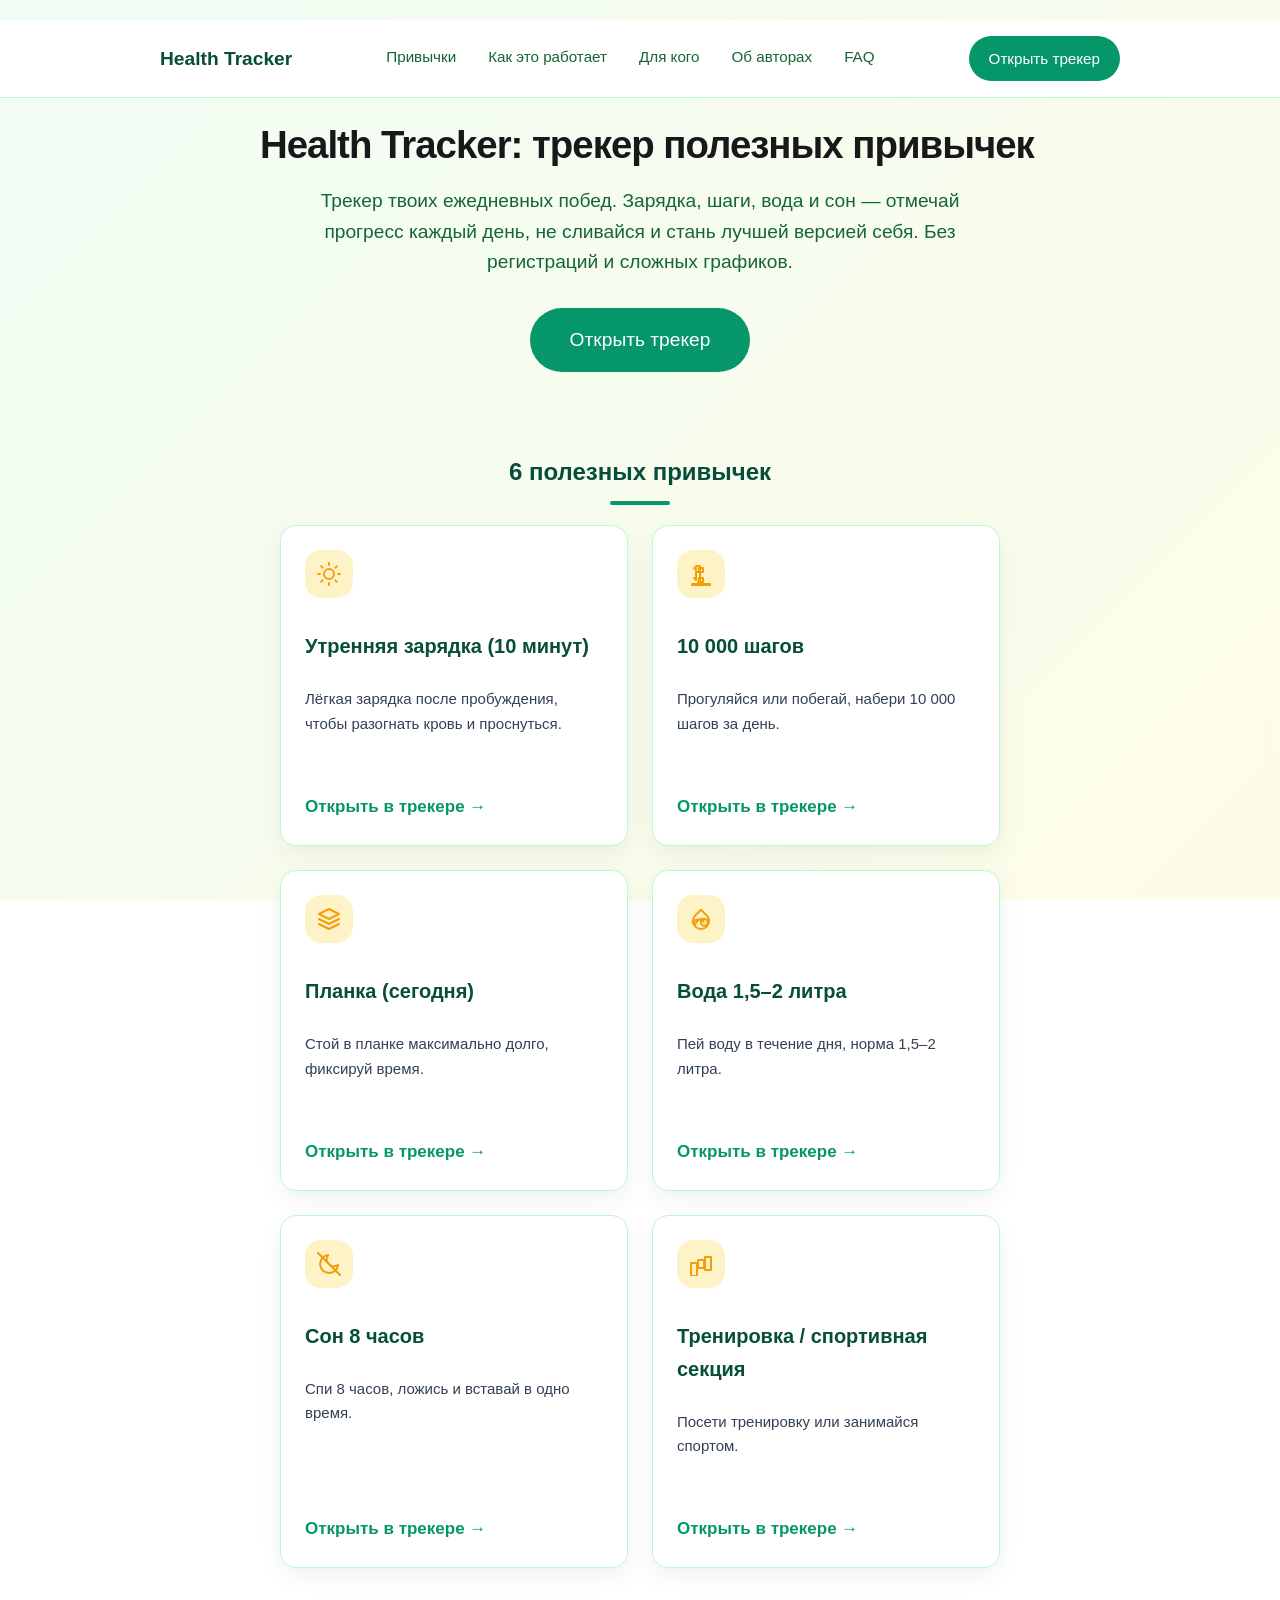
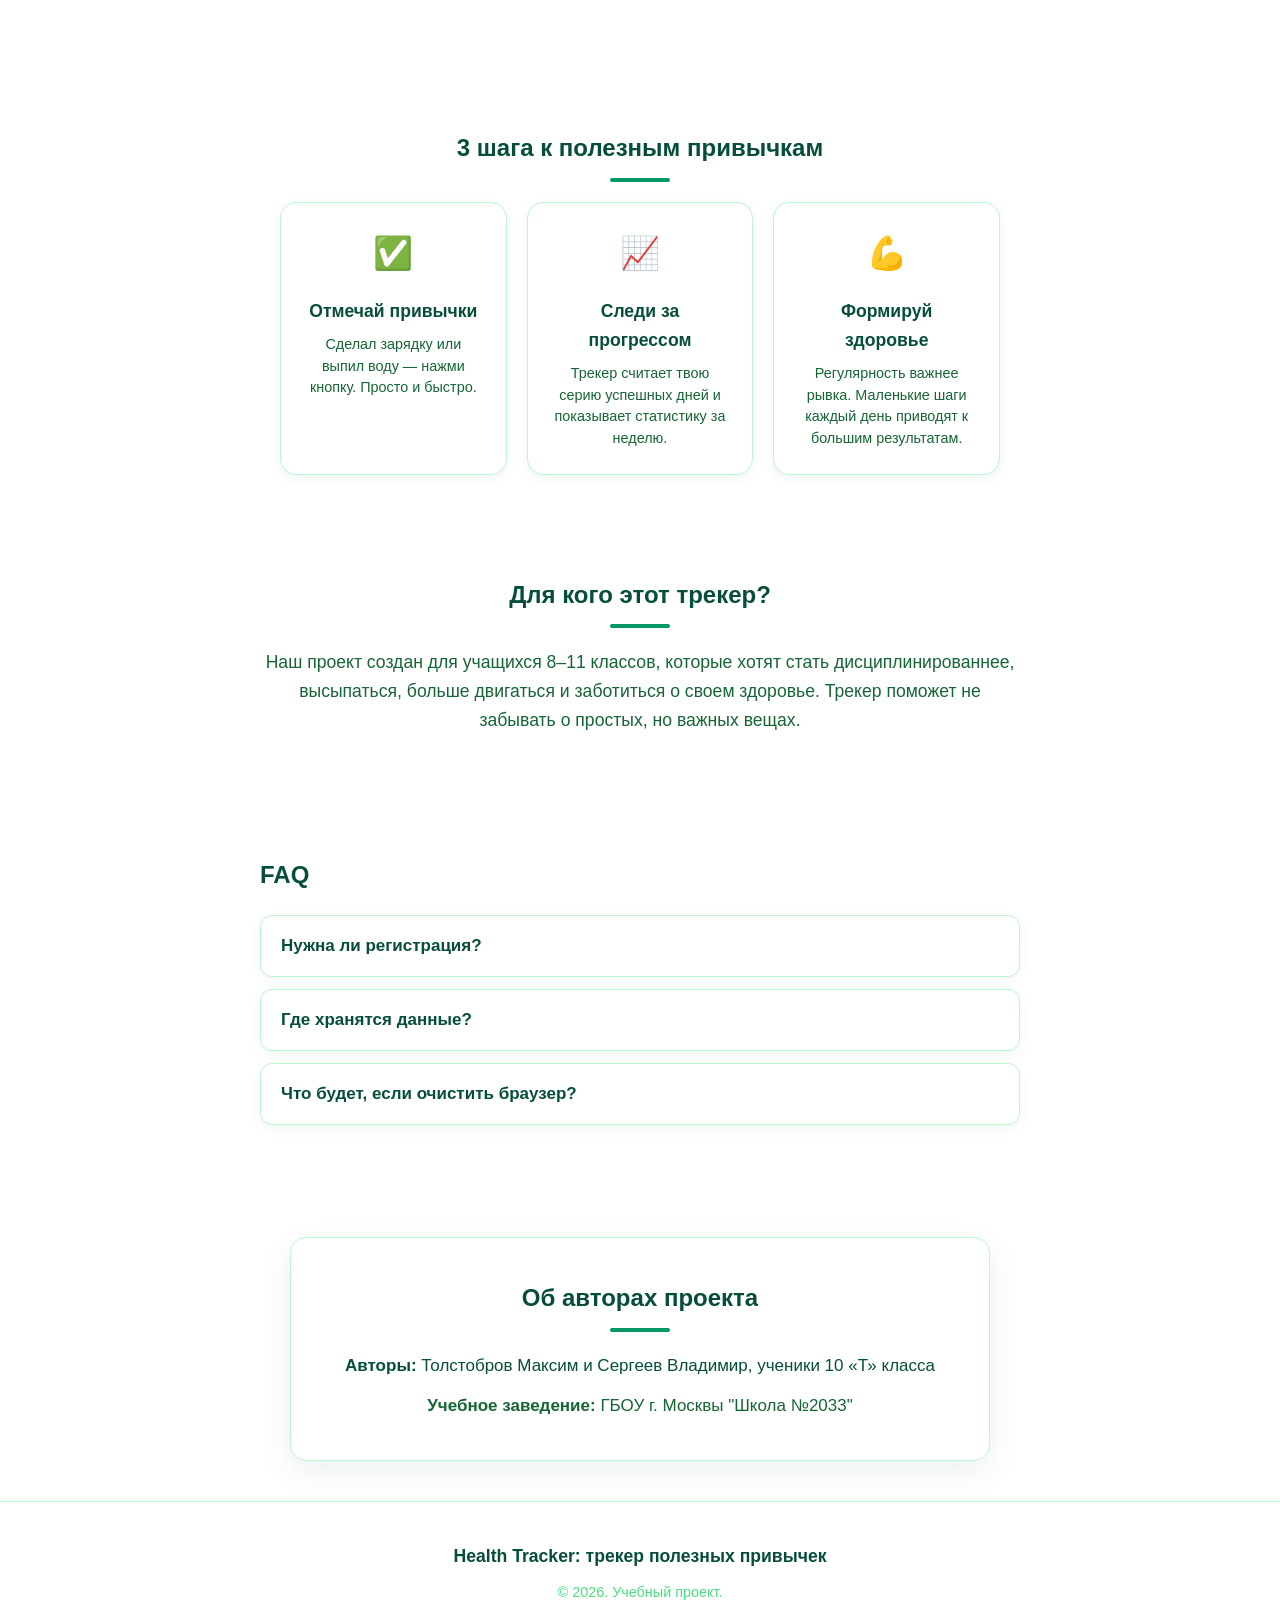
==== index.html @ 5142fec5 "Add files via upload" ====
<!DOCTYPE html>
<html lang="ru">
<head>
<meta charset="UTF-8">
<meta name="viewport" content="width=device-width, initial-scale=1.0">
<title>Health Tracker: трекер полезных привычек</title>
<link rel="stylesheet" href="style.css">
</head>
<body>
<header class="site-header">
  <div class="header-container">
    <a href="#" class="logo">Health Tracker</a>
    <nav class="header-nav">
      <a href="#habits">Привычки</a>
      <a href="#how-it-works">Как это работает</a>
      <a href="#audience">Для кого</a>
      <a href="#authors">Об авторах</a>
      <a href="#faq">FAQ</a>
    </nav>
    <a href="app.html" class="btn btn-primary header-btn">Открыть трекер</a>
  </div>
</header>
<main class="landing">
<div class="hero-section" style="text-align: center; padding: 40px 20px;">
  <h1>Health Tracker: трекер полезных привычек</h1>
  <p class="subtitle">Трекер твоих ежедневных побед. Зарядка, шаги, вода и сон — отмечай прогресс каждый день, не сливайся и стань лучшей версией себя. Без регистраций и сложных графиков.</p>
  <div style="margin-top: 30px;">
    <a href="app.html" class="btn btn-primary" style="font-size: 1.2rem; padding: 16px 40px;">Открыть трекер</a>
  </div>
</div>

<section class="block" id="habits">
  <h2 class="section-title">6 полезных привычек</h2>
  <div class="habits-grid" id="landing-habits"></div>
</section>

<section class="block" id="how-it-works">
  <h2 class="section-title">3 шага к полезным привычкам</h2>
  <div class="rules-grid">
    <div class="rule-card">
      <div class="rule-icon">✅</div>
      <h3>Отмечай привычки</h3>
      <p>Сделал зарядку или выпил воду — нажми кнопку. Просто и быстро.</p>
    </div>
    <div class="rule-card">
      <div class="rule-icon">📈</div>
      <h3>Следи за прогрессом</h3>
      <p>Трекер считает твою серию успешных дней и показывает статистику за неделю.</p>
    </div>
    <div class="rule-card">
      <div class="rule-icon">💪</div>
      <h3>Формируй здоровье</h3>
      <p>Регулярность важнее рывка. Маленькие шаги каждый день приводят к большим результатам.</p>
    </div>
  </div>
</section>

<section id="audience" class="block" style="text-align: center; padding: 40px 20px; max-width: 800px; margin: 0 auto;">
  <h2 class="section-title">Для кого этот трекер?</h2>
  <p style="color: var(--ink-soft); font-size: 1.1rem; margin-top: 20px;">Наш проект создан для учащихся 8–11 классов, которые хотят стать дисциплинированнее, высыпаться, больше двигаться и заботиться о своем здоровье. Трекер поможет не забывать о простых, но важных вещах.</p>
</section>

<section class="block faq" id="faq">
  <h2>FAQ</h2>
  <details>
    <summary>Нужна ли регистрация?</summary>
    <p>Нет. Регистрации и аккаунтов нет — открой трекер и начинай.</p>
  </details>
  <details>
    <summary>Где хранятся данные?</summary>
    <p>Только в твоём браузере (localStorage). Ничего не отправляется на сервер и не публикуется в интернет.</p>
  </details>
  <details>
    <summary>Что будет, если очистить браузер?</summary>
    <p>Данные удалятся, так как они хранятся локально. Синхронизации между устройствами и аккаунтов нет.</p>
  </details>
</section>

<section id="authors" class="block">
  <h2 class="section-title">Об авторах проекта</h2>
  <p style="margin-top: 20px;"><strong>Авторы:</strong> Толстобров Максим и Сергеев Владимир, ученики 10 «Т» класса</p>
  <p style="color: var(--ink-soft);"><strong>Учебное заведение:</strong> ГБОУ г. Москвы "Школа №2033"</p>
</section>

<footer style="text-align: center; padding: 40px 20px; border-top: 1px solid var(--line); margin-top: 0; background: #ffffff;"> <p style="margin: 0 0 10px 0; font-weight: 600; font-size: 1.1rem; color: var(--ink);">Health Tracker: трекер полезных привычек</p> <p style="margin: 0; font-size: 0.9rem; color: var(--muted);">© 2026. Учебный проект.</p> </footer>
</main>

<script>
const HABITS = [
  { id: 'morning', name: 'Утренняя зарядка (10 минут)', desc: 'Лёгкая зарядка после пробуждения, чтобы разогнать кровь и проснуться.', icon: 'morning' },
  { id: 'steps', name: '10 000 шагов', desc: 'Прогуляйся или побегай, набери 10 000 шагов за день.', icon: 'steps' },
  { id: 'plank', name: 'Планка (сегодня)', desc: 'Стой в планке максимально долго, фиксируй время.', icon: 'plank' },
  { id: 'water', name: 'Вода 1,5–2 литра', desc: 'Пей воду в течение дня, норма 1,5–2 литра.', icon: 'water' },
  { id: 'sleep', name: 'Сон 8 часов', desc: 'Спи 8 часов, ложись и вставай в одно время.', icon: 'sleep' },
  { id: 'workout', name: 'Тренировка / спортивная секция', desc: 'Посети тренировку или занимайся спортом.', icon: 'workout' },
];
const ICONS = {
  morning: '<svg viewBox="0 0 24 24" aria-hidden="true"><circle cx="12" cy="12" r="5" fill="none" stroke="currentColor" stroke-width="2"/><path d="M12 1v2M12 21v2M4.22 4.22l1.42 1.42M18.36 18.36l1.42 1.42M1 12h2M21 12h2M4.22 19.78l1.42-1.42M18.36 5.64l1.42-1.42"/></svg>',
  steps: '<svg viewBox="0 0 24 24" aria-hidden="true"><path d="M5 6l2 2V4h4v4l-2 2M5 16l2 2v-8h4v8l-2 2M10 6h4v4h-4zM10 16h4v4h-4zM3 22h18v2H3z" fill="none" stroke="currentColor" stroke-width="2" stroke-linecap="round" stroke-linejoin="round"/></svg>',
  plank: '<svg viewBox="0 0 24 24" aria-hidden="true"><path d="M12 2L2 7l10 5 10-5-10-5zM2 17l10 5 10-5M2 12l10 5 10-5" fill="none" stroke="currentColor" stroke-width="2" stroke-linecap="round" stroke-linejoin="round"/></svg>',
  water: '<svg viewBox="0 0 24 24" aria-hidden="true"><path d="M12 2.69l5.66 5.66a8 8 0 1 1-11.31 0z" fill="none" stroke="currentColor" stroke-width="2" stroke-linecap="round" stroke-linejoin="round"/><path d="M12 12a8 8 0 0 0-5.66 5.66l-2.83-2.83a8 8 0 0 1 11.32 0zM12 16.5A3.5 3.5 0 1 0 16.5 12 3.5 3.5 0 0 0 12 16.5z" fill="none" stroke="currentColor" stroke-width="2" stroke-linecap="round" stroke-linejoin="round"/></svg>',
  sleep: '<svg viewBox="0 0 24 24" aria-hidden="true"><path d="M21 12.79A9 9 0 1 1 11.21 3 7 7 0 0 0 21 12.79z" fill="none" stroke="currentColor" stroke-width="2" stroke-linecap="round" stroke-linejoin="round"/><line x1="1" y1="1" x2="23" y2="23" fill="none" stroke="currentColor" stroke-width="2" stroke-linecap="round" stroke-linejoin="round"/></svg>',
  workout: '<svg viewBox="0 0 24 24" aria-hidden="true"><rect x="2" y="11" width="6" height="13" fill="none" stroke="currentColor" stroke-width="2" stroke-linecap="round" stroke-linejoin="round"/><rect x="16" y="5" width="6" height="13" fill="none" stroke="currentColor" stroke-width="2" stroke-linecap="round" stroke-linejoin="round"/><rect x="9" y="8" width="6" height="8" fill="none" stroke="currentColor" stroke-width="2" stroke-linecap="round" stroke-linejoin="round"/><path d="M9 16h6" fill="none" stroke="currentColor" stroke-width="2" stroke-linecap="round" stroke-linejoin="round"/></svg>',
};
const grid = document.getElementById('landing-habits');
HABITS.forEach(h => {
  const card = document.createElement('a');
  card.className = 'habit-card';
  card.href = 'app.html';
  const icon = document.createElement('div');
  icon.className = 'habit-icon';
  icon.innerHTML = ICONS[h.icon];
  const name = document.createElement('h3');
  name.className = 'habit-name';
  name.textContent = h.name;
  const desc = document.createElement('p');
  desc.className = 'habit-desc';
  desc.textContent = h.desc;
  const arrow = document.createElement('span');
  arrow.className = 'card-link';
  arrow.textContent = 'Открыть в трекере →';
  card.appendChild(icon);
  card.appendChild(name);
  card.appendChild(desc);
  card.appendChild(arrow);
  grid.appendChild(card);
});
</script>
</body>
</html>
---- style.css ----
:root {
  --bg: #f0fdf4;
  --surface: #ffffff;
  --surface-2: #dcfce7;
  --ink: #064e3b;
  --ink-soft: #166534;
  --muted: #4ade80;

  /* Кнопки - Изумрудные кнопки */
  --primary: #059669;
  --primary-hover: #047857;
  --primary-soft: #d1fae5;
  --primary-soft-ink: #065f46;

  /* Успех (выполнено) */
  --success: #059669;
  --success-soft: #d1fae5;
  --success-soft-ink: #065f46;

  /* Акценты - Золотистые иконки */
  --accent: #f59e0b;
  --accent-soft: #fef3c7;
  --accent-ink: #b45309;

  --line: #bbf7d0;
  --line-strong: #86efac;
  --focus-ring: rgba(5, 150, 105, 0.35);

  --shadow-sm: 0 4px 12px rgba(6, 78, 59, 0.05);
  --shadow-md: 0 10px 30px rgba(6, 78, 59, 0.08);

  --radius: 12px;
  --radius-lg: 16px;
  --radius-pill: 999px;

  --font-sans: "Segoe UI", Roboto, "Helvetica Neue", Arial, sans-serif;
}

* {
  box-sizing: border-box;
}

html {
  font-size: 16px;
}

body {
  margin: 0;
  padding: 0;
  font-family: var(--font-sans);
  color: var(--ink);
  background: linear-gradient(135deg, #f0fdf4 0%, #fefce8 100%);
  background-attachment: fixed;
  font-size: 17px;
  line-height: 1.65;
}

a {
  color: var(--primary);
  text-decoration: none;
}

a:hover {
  text-decoration: underline;
}

/* Общие блоки */
.block {
  padding: 60px 20px;
  max-width: 800px;
  margin: 0 auto;
}

/* Блок привычек — меньше отступа сверху, чтобы не было пустоты после Hero */
#habits {
  padding-top: 20px;
}

.block h2 {
  font-size: 1.5rem;
  font-weight: 600;
  margin: 0 0 20px 0;
}

.block p {
  margin: 0 0 20px 0;
}

.block ul {
  margin: 0 0 20px 0;
  padding-left: 20px;
}

/* Лендинг */
.landing-header {
  padding: 20px;
  text-align: center;
  background: var(--bg);
}

.landing-header h1 {
  margin: 0 0 16px 0;
  font-size: 3rem;
  font-weight: 800;
  letter-spacing: -0.5px;
  line-height: 1.1;
}

.subtitle {
  margin: 0 auto 30px auto;
  font-size: 1.2rem;
  color: var(--muted);
  max-width: 700px;
  line-height: 1.5;
}

.badge {
  display: inline-block;
  padding: 6px 12px;
  background: var(--primary-soft);
  color: var(--primary-soft-ink);
  border-radius: var(--radius-pill);
  font-size: 0.75rem;
  font-weight: 600;
  margin-bottom: 12px;
}

.stats {
  display: flex;
  gap: 8px;
  font-size: 0.75rem;
  color: var(--muted);
  margin-top: 20px;
  justify-content: center;
}

.stats span + span::before {
  content: '·';
  margin: 0 8px;
}

.habits-grid {
  display: grid;
  grid-template-columns: repeat(2, 1fr);
  gap: 24px;
  max-width: 900px;
  margin: 0 auto 40px auto;
  padding: 0 20px;
}

/* Для телефонов - 1 колонка */
@media (max-width: 768px) {
  .habits-grid {
    grid-template-columns: 1fr;
  }
}

.habit-card {
  border: 1px solid var(--line);
  border-radius: var(--radius-lg);
  padding: 24px;
  background: var(--surface);
  box-shadow: 0 8px 24px rgba(15, 23, 42, 0.06);
  display: flex;
  flex-direction: column;
  gap: 16px;
  height: 100%;
  cursor: pointer;
  text-decoration: none;
  color: inherit;
  transition: all 0.2s ease;
}

.habit-card:hover {
  transform: translateY(-4px);
  border-color: var(--primary);
  box-shadow: 0 10px 25px rgba(0,0,0,0.1);
}

.habit-icon {
  width: 48px;
  height: 48px;
  border-radius: var(--radius-lg);
  background: var(--accent-soft);
  color: var(--accent);
  display: flex;
  align-items: center;
  justify-content: center;
  margin-bottom: 16px;
}

.habit-icon svg {
  width: 24px;
  height: 24px;
  fill: none;
  stroke: currentColor;
  stroke-width: 2;
  stroke-linecap: round;
  stroke-linejoin: round;
}

.habit-name {
  margin: 0 0 8px 0;
  font-size: 1.25rem;
  font-weight: 600;
}

.habit-desc {
  margin: 0;
  font-size: 0.9375rem;
  color: #334155;
}

.steps {
  margin: 0 0 20px 0;
  padding-left: 20px;
}

.steps li {
  margin-bottom: 8px;
}

.cta {
  padding: 48px 20px;
  text-align: center;
}

/* Кнопки */
.btn {
  display: inline-block;
  padding: 12px 24px;
  border: none;
  border-radius: var(--radius-pill);
  background: var(--primary);
  color: #ffffff;
  font-size: 1rem;
  font-weight: 500;
  cursor: pointer;
  min-height: 44px;
  min-width: 44px;
  font-family: inherit;
  transition: background 0.2s, transform 0.1s;
}

.btn:hover {
  background: var(--primary-hover);
  transform: translateY(-1px);
}

.btn:focus-visible {
  outline: 2px solid var(--focus-ring);
  outline-offset: 2px;
}

.btn:active {
  transform: translateY(1px);
}

.btn:disabled {
  opacity: 0.5;
  cursor: not-allowed;
}

.btn.primary,
.btn-primary {
  background: var(--primary);
  color: #ffffff;
  border-color: var(--primary);
}

.btn.ghost {
  background: transparent;
  border: 1px solid var(--line);
  color: var(--ink-soft);
}

.btn.ghost:hover {
  background: var(--surface-2);
  border-color: var(--line-strong);
}

/* Трекер */
.app-container {
  max-width: 1000px;
  margin: 0 auto;
  padding: 20px;
}

.app-header {
  padding: 20px;
  border-bottom: 1px solid var(--line);
  background: var(--surface);
}

.app-header-top {
  display: flex;
  justify-content: space-between;
  align-items: center;
  margin-bottom: 12px;
}

.app-header-top p {
  margin: 0;
  font-size: 1.1rem;
  font-weight: 600;
}

.progress-bar {
  width: 100%;
  height: 12px;
  background: var(--surface-2);
  border-radius: var(--radius-pill);
  overflow: hidden;
  margin-bottom: 32px;
}

.progress-bar__fill {
  height: 100%;
  background: var(--success);
  width: 0%;
  transition: width 0.2s ease;
}

.corrupt-box {
  padding: 20px;
  border: 1px solid var(--line);
  background: var(--surface-2);
  color: var(--ink);
  text-align: center;
  border-radius: var(--radius);
}

.empty-state {
  text-align: center;
  padding: 20px;
  color: var(--muted);
}

.empty-state p {
  font-size: 0.95rem;
  margin: 0;
}

/* Подсказка при первом запуске */
.hint {
  text-align: center;
  padding: 24px 20px;
  background: var(--primary-soft);
  color: var(--primary-soft-ink);
  border-radius: var(--radius);
  border: 1px solid var(--primary);
  margin-bottom: 24px;
}

.hint p {
  margin: 0 0 12px 0;
  font-size: 0.9375rem;
  font-weight: 500;
}

.hint button {
  background: var(--primary);
  color: #ffffff;
  border: none;
  border-radius: var(--radius-pill);
  padding: 10px 20px;
  font-size: 0.9375rem;
  font-weight: 500;
  cursor: pointer;
  min-height: 44px;
  font-family: inherit;
}

.hint button:hover {
  background: var(--primary-hover);
}

.hint button:focus-visible {
  outline: 2px solid var(--focus-ring);
  outline-offset: 2px;
}

/* Переключатель «Сегодня» */
.toggle-btn {
  align-self: flex-start;
  padding: 10px 20px;
  border: 1px solid var(--line-strong);
  border-radius: var(--radius);
  background: #ffffff;
  color: var(--ink-soft);
  font-size: 0.95rem;
  font-weight: 600;
  cursor: pointer;
  transition: all 0.2s ease;
}

.toggle-btn:hover {
  background: var(--surface-2);
  border-color: var(--line);
}

.toggle-btn:focus-visible {
  outline: 2px solid var(--focus-ring);
  outline-offset: 2px;
}

.toggle-btn:active {
  transform: translateY(1px);
}

.toggle-btn:disabled {
  opacity: 0.5;
  cursor: not-allowed;
}

.toggle-btn[aria-pressed="true"] {
  background: var(--success);
  color: #ffffff;
  border-color: var(--success);
}

/* Статистика и streak */
.streak {
  font-size: 0.9375rem;
  font-weight: 600;
  color: var(--ink);
}

.streak-badge {
  display: inline-flex;
  align-items: center;
  gap: 4px;
  padding: 4px 12px;
  background: var(--accent-soft);
  color: var(--accent-ink);
  border-radius: var(--radius-pill);
  font-size: 0.75rem;
  font-weight: 600;
}

/* Полоска недели */
.week {
  display: flex;
  flex-direction: column;
  gap: 8px;
}

.week-label {
  font-size: 0.75rem;
  color: var(--muted);
}

.strip {
  display: flex;
  gap: 8px;
}

.day-square {
  width: 30px;
  height: 30px;
  border: 1px solid var(--line);
  border-radius: 8px;
  background: var(--surface-2);
}

.day-square.done {
  background: var(--success);
  border-color: var(--success-soft-ink);
}

/* Кнопка сброса */
.reset-btn {
  align-self: flex-start;
  padding: 10px 14px;
  border: 1px solid var(--line);
  border-radius: var(--radius);
  background: transparent;
  color: var(--muted);
  font-size: 0.8125rem;
  cursor: pointer;
  min-height: 44px;
  font-family: inherit;
  transition: border-color 0.2s, color 0.2s, background 0.2s;
}

.reset-btn:hover,
.reset-btn:focus-visible {
  border-color: var(--primary);
  color: var(--primary);
  background: var(--primary-soft);
}

.reset-btn:focus-visible {
  outline: 2px solid var(--focus-ring);
  outline-offset: 2px;
}

.reset-btn:active {
  transform: translateY(1px);
}

/* Карточка в состоянии выполнено */
.card-done {
  border: 1px solid var(--success);
  background: var(--success-soft);
}

.card-footer {
  display: flex;
  justify-content: space-between;
  align-items: center;
  margin-top: 8px;
}

/* Анимация карточек */
@keyframes cardAppear {
  to {
    opacity: 1;
    transform: translateY(0);
  }
}

.habit-card {
  animation: cardAppear 0.2s ease forwards;
  opacity: 0;
  transform: translateY(4px);
}

@media (prefers-reduced-motion: reduce) {
  .habit-card {
    animation: none !important;
    opacity: 1 !important;
    transform: none !important;
  }
}

.rules-grid {
  display: grid;
  grid-template-columns: repeat(auto-fit, minmax(220px, 1fr));
  gap: 20px;
  max-width: 800px;
  margin: 0 auto;
  padding: 0 20px;
}

.rule-card {
  background: var(--surface);
  border: 1px solid var(--line);
  border-radius: var(--radius-lg);
  padding: 24px;
  text-align: center;
  box-shadow: var(--shadow-sm);
  transition: transform 0.2s ease;
}

.rule-card:hover {
  transform: translateY(-3px);
}

.rule-icon {
  font-size: 2rem;
  margin-bottom: 12px;
}

.rule-card h3 {
  font-size: 1.1rem;
  margin-bottom: 8px;
  color: var(--ink);
}

.rule-card p {
  font-size: 0.9rem;
  color: var(--ink-soft);
  margin: 0;
  line-height: 1.5;
}

.hero-section {
  background: transparent;
  border: none;
  box-shadow: none;
  border-radius: 0;
  max-width: 800px;
  margin: 0 auto 20px auto;
  padding: 60px 20px 20px 20px;
  text-align: center;
}

.hero-section h1 {
  font-size: 2.4rem;
  font-weight: 800;
  line-height: 1.1;
  letter-spacing: -1px;
  color: #18181b;
  margin-bottom: 20px;
  white-space: nowrap;
}

.hero-section .subtitle {
  font-size: 1.2rem;
  color: var(--ink-soft);
  max-width: 650px;
  margin: 0 auto;
  line-height: 1.6;
}

.section-title {
  font-size: 1.8rem;
  font-weight: 700;
  text-align: center;
  margin: 40px auto 30px auto;
  position: relative;
}

.section-title::after {
  content: "";
  display: block;
  width: 60px;
  height: 4px;
  background: var(--primary);
  margin: 10px auto 0 auto;
  border-radius: 2px;
}

.card-link {
  margin-top: auto;
  display: inline-block;
  padding-top: 16px;
  font-weight: 600;
  color: var(--primary);
  text-decoration: none;
}

main, .landing, .hero-section {
  margin-top: 0 !important;
  padding-top: 0 !important;
}

body {
  padding-top: 20px !important;
}

.habits-grid {
  display: grid !important;
  grid-template-columns: repeat(2, 1fr) !important;
  gap: 24px !important;
  max-width: 900px !important;
  margin: 0 auto 40px auto !important;
}

@media (max-width: 768px) {
  .habits-grid {
    grid-template-columns: 1fr !important;
  }
}

.habit-card {
  display: flex !important;
  flex-direction: column !important;
  height: 100% !important;
}

.card-link {
  margin-top: auto !important;
  padding-top: 20px !important;
  display: inline-block;
}

/* FAQ карточки */
details {
  background: #ffffff;
  border: 1px solid var(--line);
  border-radius: var(--radius);
  padding: 16px 20px;
  margin-bottom: 12px;
  cursor: pointer;
  box-shadow: var(--shadow-sm);
}

details summary {
  font-weight: 600;
  color: var(--ink);
  list-style: none;
}

details summary::-webkit-details-marker {
  display: none;
}

details[open] summary {
  margin-bottom: 12px;
  color: var(--primary);
}

details p {
  margin: 0;
  color: var(--ink-soft);
  font-size: 0.95rem;
}

/* Адаптивность */
@media (max-width: 480px) {
  .habits-grid {
    grid-template-columns: 1fr;
    padding: 12px;
  }
  .habit-card {
    padding: 16px;
  }
  .toggle-btn,
  .reset-btn,
  .btn {
    min-height: 48px;
    width: 100%;
    text-align: center;
  }
  .day-square {
    width: 26px;
    height: 26px;
  }
  .sixty-six__digit {
    font-size: 2.5rem;
  }
}

html {
  scroll-behavior: smooth;
}

.site-header {
  position: sticky;
  top: 0;
  z-index: 100;
  background: rgba(255, 255, 255, 0.9);
  backdrop-filter: blur(10px);
  border-bottom: 1px solid var(--line);
}

.header-container {
  max-width: 1000px;
  margin: 0 auto;
  padding: 16px 20px;
  display: flex;
  justify-content: space-between;
  align-items: center;
}

.logo {
  font-size: 1.2rem;
  font-weight: 800;
  color: var(--ink);
  text-decoration: none;
}

.header-nav {
  display: flex;
  flex: 1;
  justify-content: center;
  gap: 32px;
}

.header-nav a {
  position: relative;
  padding-bottom: 4px;
  font-size: 0.95rem;
  font-weight: 500;
  color: var(--ink-soft);
  text-decoration: none;
  transition: color 0.2s;
}

.header-nav a::after {
  content: '';
  position: absolute;
  width: 0;
  height: 2px;
  bottom: 0;
  left: 0;
  background-color: var(--primary);
  transition: width 0.3s ease;
}

.header-nav a:hover::after {
  width: 100%;
}

.header-nav a:hover {
  color: var(--primary);
}

.header-btn {
  padding: 10px 20px !important;
  font-size: 0.95rem !important;
}

@media (max-width: 768px) {
  .header-nav { display: none; }
  .header-container { justify-content: space-between; }
}

#authors {
  max-width: 700px;
  margin: 40px auto;
  background: #ffffff;
  padding: 40px;
  border-radius: var(--radius-lg);
  box-shadow: var(--shadow-md);
  text-align: center;
  border: 1px solid var(--line);
}

#authors p {
  margin-bottom: 12px;
}

#authors p:last-child {
  margin-bottom: 0;
}

/* Отступ при прокрутке к якорям, чтобы шапка не перекрывала контент */
#habits,
#how-it-works,
#audience,
#authors,
#faq {
  scroll-margin-top: 100px;
}

/* Для мобильных устройств отступ можно сделать чуть меньше */
@media (max-width: 768px) {
  #habits,
  #how-it-works,
  #audience,
  #authors,
  #faq {
    scroll-margin-top: 80px;
  }
}
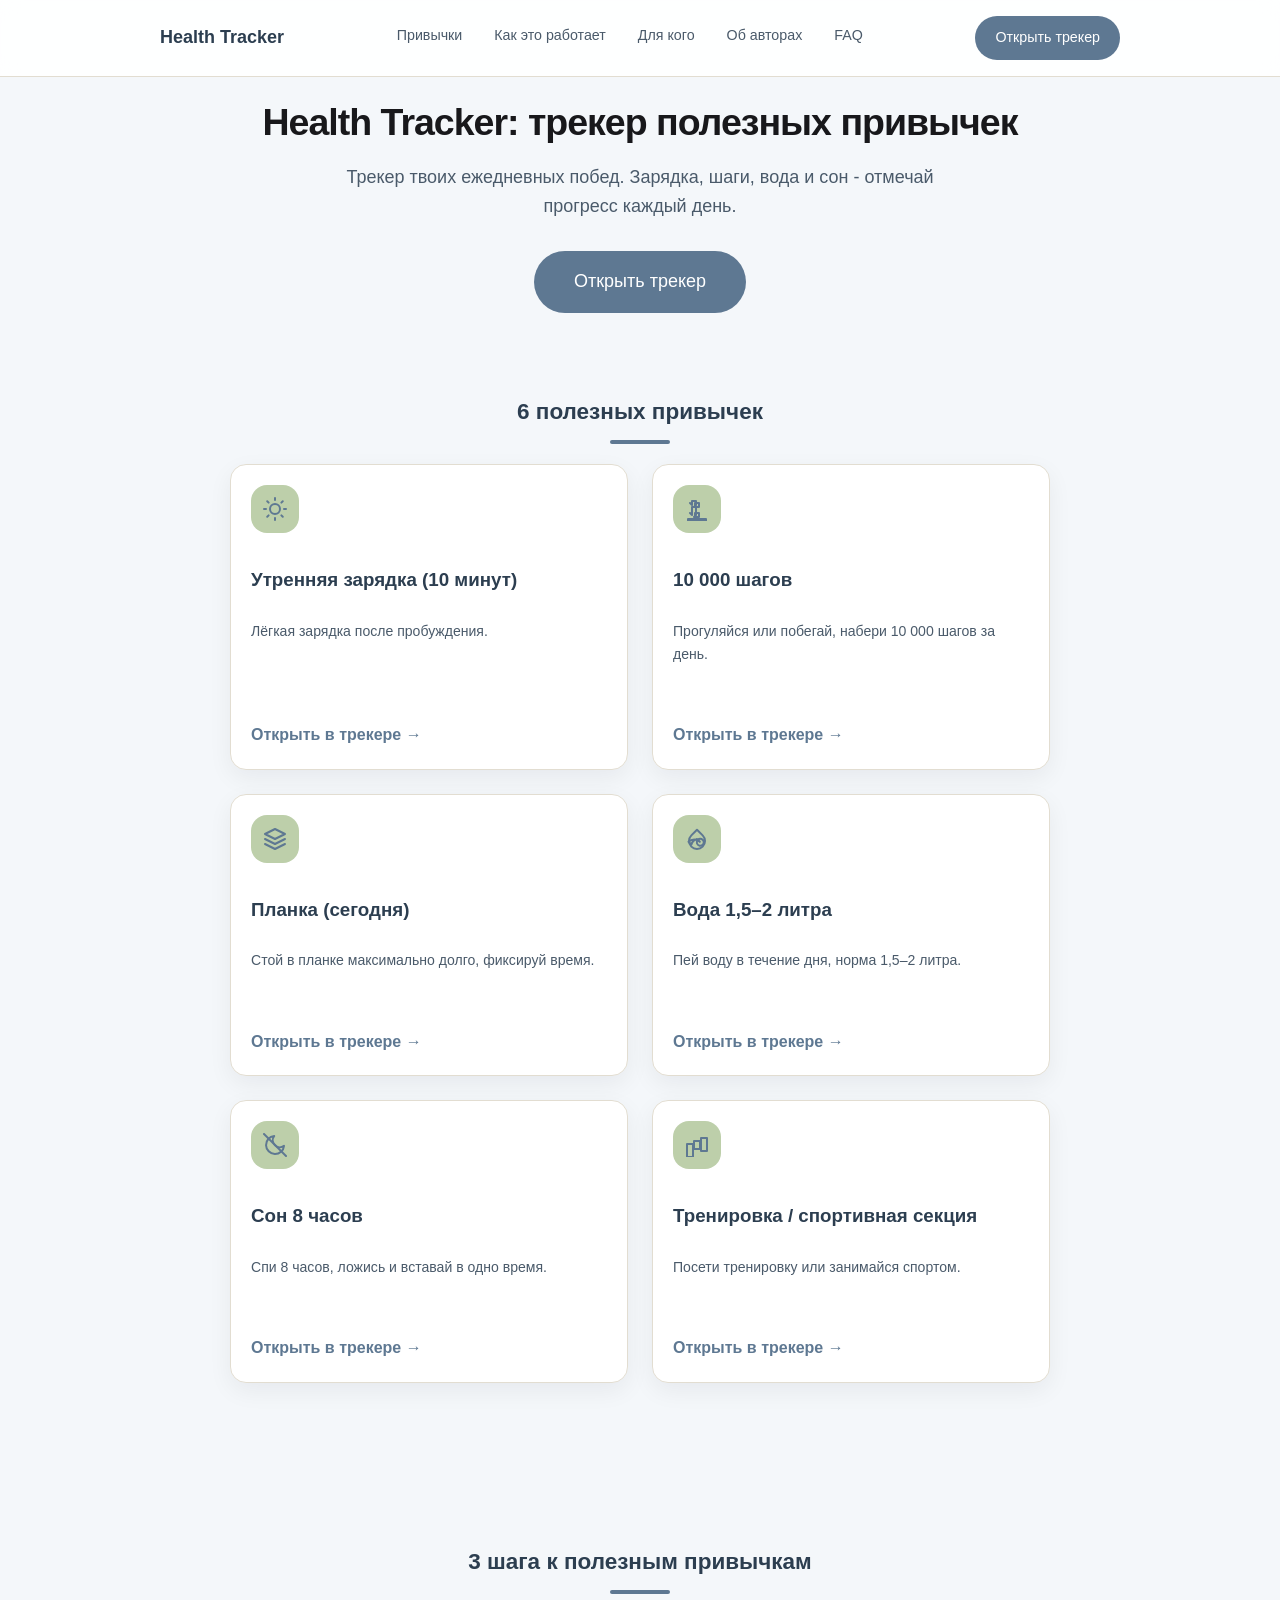
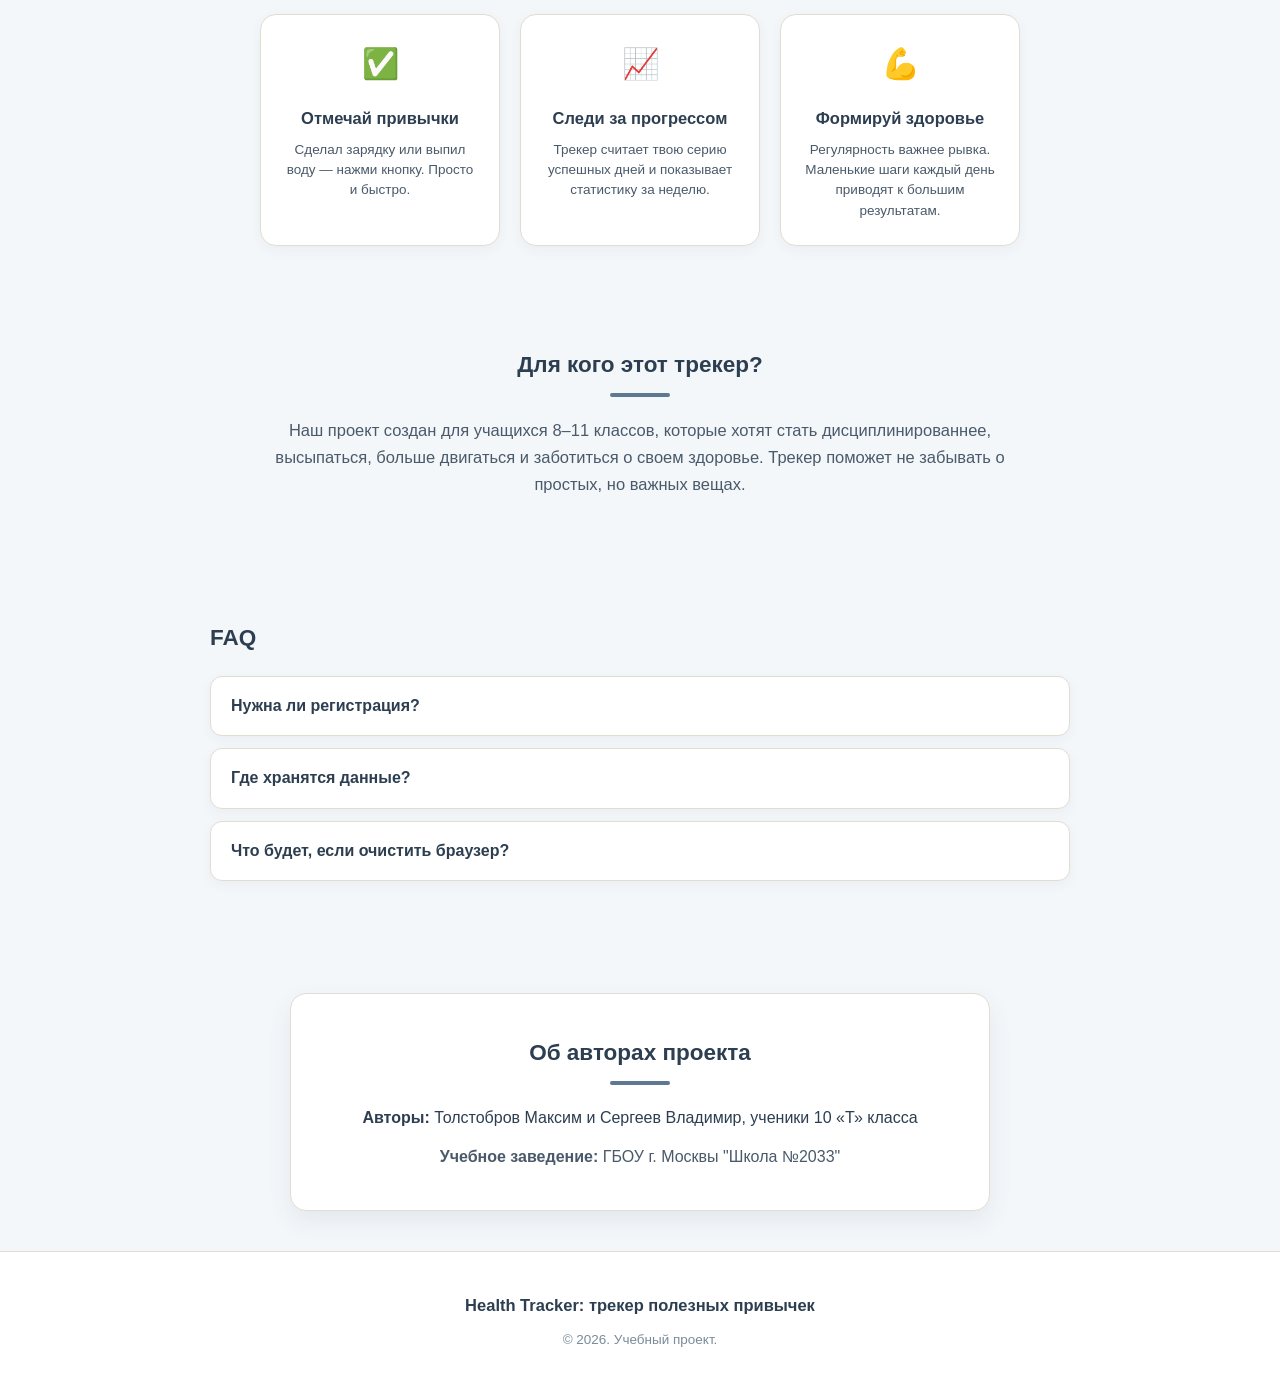
==== commit fceeb9c5: "Add files via upload" ====
--- a/index.html
+++ b/index.html
@@ -23,7 +23,7 @@
 <main class="landing">
 <div class="hero-section" style="text-align: center; padding: 40px 20px;">
   <h1>Health Tracker: трекер полезных привычек</h1>
-  <p class="subtitle">Трекер твоих ежедневных побед. Зарядка, шаги, вода и сон — отмечай прогресс каждый день, не сливайся и стань лучшей версией себя. Без регистраций и сложных графиков.</p>
+  <p class="subtitle">Трекер твоих ежедневных побед. Зарядка, шаги, вода и сон - отмечай прогресс каждый день.</p>
   <div style="margin-top: 30px;">
     <a href="app.html" class="btn btn-primary" style="font-size: 1.2rem; padding: 16px 40px;">Открыть трекер</a>
   </div>
@@ -87,7 +87,7 @@
 
 <script>
 const HABITS = [
-  { id: 'morning', name: 'Утренняя зарядка (10 минут)', desc: 'Лёгкая зарядка после пробуждения, чтобы разогнать кровь и проснуться.', icon: 'morning' },
+  { id: 'morning', name: 'Утренняя зарядка (10 минут)', desc: 'Лёгкая зарядка после пробуждения.', icon: 'morning' },
   { id: 'steps', name: '10 000 шагов', desc: 'Прогуляйся или побегай, набери 10 000 шагов за день.', icon: 'steps' },
   { id: 'plank', name: 'Планка (сегодня)', desc: 'Стой в планке максимально долго, фиксируй время.', icon: 'plank' },
   { id: 'water', name: 'Вода 1,5–2 литра', desc: 'Пей воду в течение дня, норма 1,5–2 литра.', icon: 'water' },
--- a/style.css
+++ b/style.css
@@ -1,39 +1,45 @@
 :root {
-  --bg: #f0fdf4;
-  --surface: #ffffff;
-  --surface-2: #dcfce7;
-  --ink: #064e3b;
-  --ink-soft: #166534;
-  --muted: #4ade80;
-
-  /* Кнопки - Изумрудные кнопки */
-  --primary: #059669;
-  --primary-hover: #047857;
-  --primary-soft: #d1fae5;
-  --primary-soft-ink: #065f46;
-
-  /* Успех (выполнено) */
-  --success: #059669;
-  --success-soft: #d1fae5;
-  --success-soft-ink: #065f46;
-
-  /* Акценты - Золотистые иконки */
-  --accent: #f59e0b;
-  --accent-soft: #fef3c7;
-  --accent-ink: #b45309;
-
-  --line: #bbf7d0;
-  --line-strong: #86efac;
-  --focus-ring: rgba(5, 150, 105, 0.35);
-
-  --shadow-sm: 0 4px 12px rgba(6, 78, 59, 0.05);
-  --shadow-md: 0 10px 30px rgba(6, 78, 59, 0.08);
-
-  --radius: 12px;
-  --radius-lg: 16px;
-  --radius-pill: 999px;
-
-  --font-sans: "Segoe UI", Roboto, "Helvetica Neue", Arial, sans-serif;
+/* Фоны */
+--bg: #F0F4F8;
+--surface: #FFFFFF;
+--surface-2: #F8F6F0;
+
+/* Текст */
+--ink: #2C3E50;
+--ink-soft: #4A5A6A;
+--muted: #7A8B99;
+
+/* Главный акцент (Шапка, основные кнопки) - Пыльно-голубой */
+--primary: #5E7892;
+--primary-hover: #4A607A;
+--primary-soft: #E6EAF0;
+--primary-soft-ink: #3A4B5C;
+
+/* Успех / Выполнено - Шалфейный зеленый */
+--success: #8E9E83;
+--success-soft: #EFF3EB;
+--success-soft-ink: #4A5A44;
+
+/* Акценты (Иконки) - Светло-зеленый */
+--accent: #BDCFAA;
+--accent-ink: #5E7892;
+
+/* Невыполненное состояние кнопки - Светло-голубой */
+--btn-uncompleted: #A7B7C6;
+--btn-uncompleted-hover: #92A5B6;
+
+--line: #E2DDD1;
+--line-strong: #D1CCC0;
+--focus-ring: rgba(94, 120, 146, 0.35);
+
+--shadow-sm: 0 4px 12px rgba(44, 62, 80, 0.05);
+--shadow-md: 0 10px 25px rgba(44, 62, 80, 0.08);
+
+--radius: 12px;
+--radius-lg: 16px;
+--radius-pill: 999px;
+
+--font-sans: "Segoe UI", Roboto, "Helvetica Neue", Arial, sans-serif;
 }
 
 * {
@@ -41,17 +47,17 @@
 }
 
 html {
-  font-size: 16px;
+  font-size: 15px;
 }
 
 body {
   margin: 0;
   padding: 0;
   font-family: var(--font-sans);
-  color: var(--ink);
-  background: linear-gradient(135deg, #f0fdf4 0%, #fefce8 100%);
-  background-attachment: fixed;
-  font-size: 17px;
+  color: #2C3E50 !important;
+  background-color: #F4F7FA !important;
+  background-image: none !important;
+  font-size: 16px;
   line-height: 1.65;
 }
 
@@ -67,7 +73,7 @@
 /* Общие блоки */
 .block {
   padding: 60px 20px;
-  max-width: 800px;
+  max-width: 900px;
   margin: 0 auto;
 }
 
@@ -139,50 +145,12 @@
   margin: 0 8px;
 }
 
-.habits-grid {
-  display: grid;
-  grid-template-columns: repeat(2, 1fr);
-  gap: 24px;
-  max-width: 900px;
-  margin: 0 auto 40px auto;
-  padding: 0 20px;
-}
-
-/* Для телефонов - 1 колонка */
-@media (max-width: 768px) {
-  .habits-grid {
-    grid-template-columns: 1fr;
-  }
-}
-
-.habit-card {
-  border: 1px solid var(--line);
-  border-radius: var(--radius-lg);
-  padding: 24px;
-  background: var(--surface);
-  box-shadow: 0 8px 24px rgba(15, 23, 42, 0.06);
-  display: flex;
-  flex-direction: column;
-  gap: 16px;
-  height: 100%;
-  cursor: pointer;
-  text-decoration: none;
-  color: inherit;
-  transition: all 0.2s ease;
-}
-
-.habit-card:hover {
-  transform: translateY(-4px);
-  border-color: var(--primary);
-  box-shadow: 0 10px 25px rgba(0,0,0,0.1);
-}
-
 .habit-icon {
   width: 48px;
   height: 48px;
   border-radius: var(--radius-lg);
-  background: var(--accent-soft);
-  color: var(--accent);
+  background: var(--accent);
+  color: var(--primary);
   display: flex;
   align-items: center;
   justify-content: center;
@@ -208,7 +176,7 @@
 .habit-desc {
   margin: 0;
   font-size: 0.9375rem;
-  color: #334155;
+  color: var(--ink-soft);
 }
 
 .steps {
@@ -281,7 +249,7 @@
 
 /* Трекер */
 .app-container {
-  max-width: 1000px;
+  max-width: 1100px;
   margin: 0 auto;
   padding: 20px;
 }
@@ -301,7 +269,7 @@
 
 .app-header-top p {
   margin: 0;
-  font-size: 1.1rem;
+  font-size: 1rem;
   font-weight: 600;
 }
 
@@ -319,6 +287,23 @@
   background: var(--success);
   width: 0%;
   transition: width 0.2s ease;
+}
+
+.stats-container {
+  background: var(--surface);
+  border-radius: var(--radius-lg);
+  padding: 24px;
+  margin-bottom: 24px;
+  border: 1px solid var(--line);
+  box-shadow: var(--shadow-sm);
+}
+
+.stats-container h2 {
+  color: var(--ink);
+  font-size: 1.2rem;
+  margin-top: 0;
+  margin-bottom: 16px;
+  text-align: center;
 }
 
 .corrupt-box {
@@ -384,21 +369,17 @@
 .toggle-btn {
   align-self: flex-start;
   padding: 10px 20px;
-  border: 1px solid var(--line-strong);
+  border: 1px solid #CBD5E1 !important;
   border-radius: var(--radius);
-  background: #ffffff;
-  color: var(--ink-soft);
+  background: #F1F5F9 !important;
+  color: #64748B !important;
+  box-shadow: none !important;
   font-size: 0.95rem;
   font-weight: 600;
   cursor: pointer;
   transition: all 0.2s ease;
 }
 
-.toggle-btn:hover {
-  background: var(--surface-2);
-  border-color: var(--line);
-}
-
 .toggle-btn:focus-visible {
   outline: 2px solid var(--focus-ring);
   outline-offset: 2px;
@@ -414,9 +395,11 @@
 }
 
 .toggle-btn[aria-pressed="true"] {
-  background: var(--success);
-  color: #ffffff;
-  border-color: var(--success);
+background: var(--success) !important;
+color: #ffffff !important;
+border: none !important;
+box-shadow: 0 4px 10px rgba(142, 158, 131, 0.4) !important;
+font-weight: 600;
 }
 
 /* Статистика и streak */
@@ -501,8 +484,10 @@
 
 /* Карточка в состоянии выполнено */
 .card-done {
-  border: 1px solid var(--success);
-  background: var(--success-soft);
+border: 2px solid var(--success) !important;
+background-color: #F4F7F4 !important;
+box-shadow: 0 8px 20px rgba(142, 158, 131, 0.25) !important;
+transform: translateY(-4px);
 }
 
 .card-footer {
@@ -587,7 +572,7 @@
 }
 
 .hero-section h1 {
-  font-size: 2.4rem;
+  font-size: 2.5rem;
   font-weight: 800;
   line-height: 1.1;
   letter-spacing: -1px;
@@ -636,28 +621,29 @@
   padding-top: 0 !important;
 }
 
-body {
-  padding-top: 20px !important;
-}
-
 .habits-grid {
-  display: grid !important;
-  grid-template-columns: repeat(2, 1fr) !important;
-  gap: 24px !important;
-  max-width: 900px !important;
-  margin: 0 auto 40px auto !important;
-}
-
-@media (max-width: 768px) {
-  .habits-grid {
-    grid-template-columns: 1fr !important;
-  }
+  display: grid;
+  grid-template-columns: repeat(2, 1fr);
+  gap: 24px;
+  max-width: 900px;
+  margin: 0 auto 40px auto;
+  padding: 0 20px;
 }
 
 .habit-card {
-  display: flex !important;
-  flex-direction: column !important;
-  height: 100% !important;
+  border: 1px solid var(--line);
+  border-radius: var(--radius-lg);
+  padding: 20px;
+  background: var(--surface);
+  box-shadow: 0 8px 24px rgba(15, 23, 42, 0.06);
+  display: flex;
+  flex-direction: column;
+  gap: 16px;
+  height: 100%;
+  cursor: pointer;
+  text-decoration: none;
+  color: inherit;
+  transition: all 0.2s ease;
 }
 
 .card-link {
@@ -731,7 +717,7 @@
   position: sticky;
   top: 0;
   z-index: 100;
-  background: rgba(255, 255, 255, 0.9);
+  background: rgba(255, 255, 255, 0.9) !important;
   backdrop-filter: blur(10px);
   border-bottom: 1px solid var(--line);
 }
@@ -836,3 +822,57 @@
     scroll-margin-top: 80px;
   }
 }
+
+/* Мобильная шапка */
+@media (max-width: 768px) {
+  .header-container {
+    flex-direction: column !important;
+    gap: 12px !important;
+    padding: 16px !important;
+  }
+  .header-nav {
+    display: none !important;
+  }
+  .header-btn {
+    width: 100% !important;
+    text-align: center;
+  }
+}
+
+/* Главный экран на мобильных */
+@media (max-width: 768px) {
+  .hero-section h1 {
+    font-size: 2rem !important;
+  }
+  .hero-section .subtitle {
+    font-size: 1rem !important;
+  }
+}
+
+/* Кнопки на мобильных */
+@media (max-width: 768px) {
+  .btn-primary {
+    padding: 12px 24px !important;
+    font-size: 1rem !important;
+    width: 100% !important;
+    max-width: 300px;
+    margin: 0 auto;
+    display: block;
+  }
+}
+
+/* Карточки привычек на телефоне */
+@media (max-width: 768px) {
+  .habits-grid {
+    grid-template-columns: 1fr !important;
+    padding: 0 16px !important;
+  }
+  .habit-card {
+    padding: 20px !important;
+  }
+  .toggle-btn {
+    width: 100% !important;
+    justify-content: center;
+    text-align: center;
+  }
+}
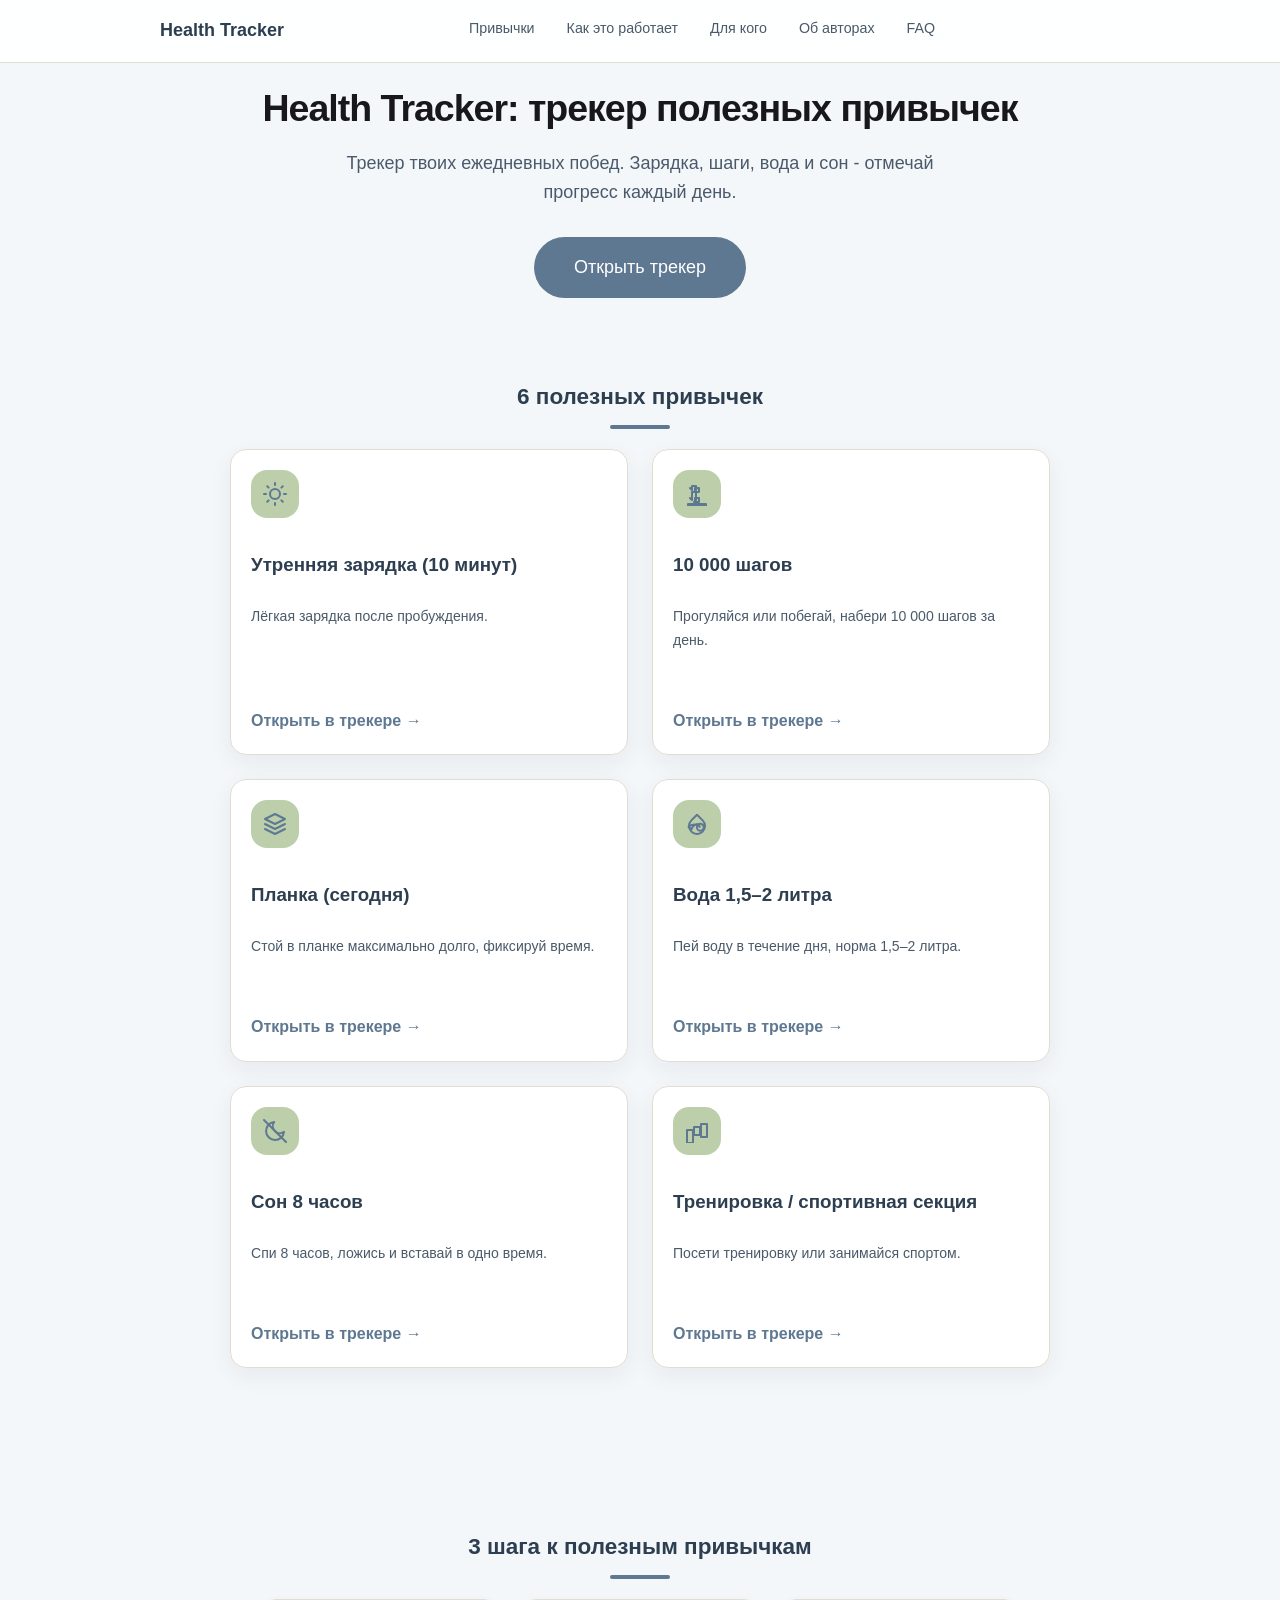
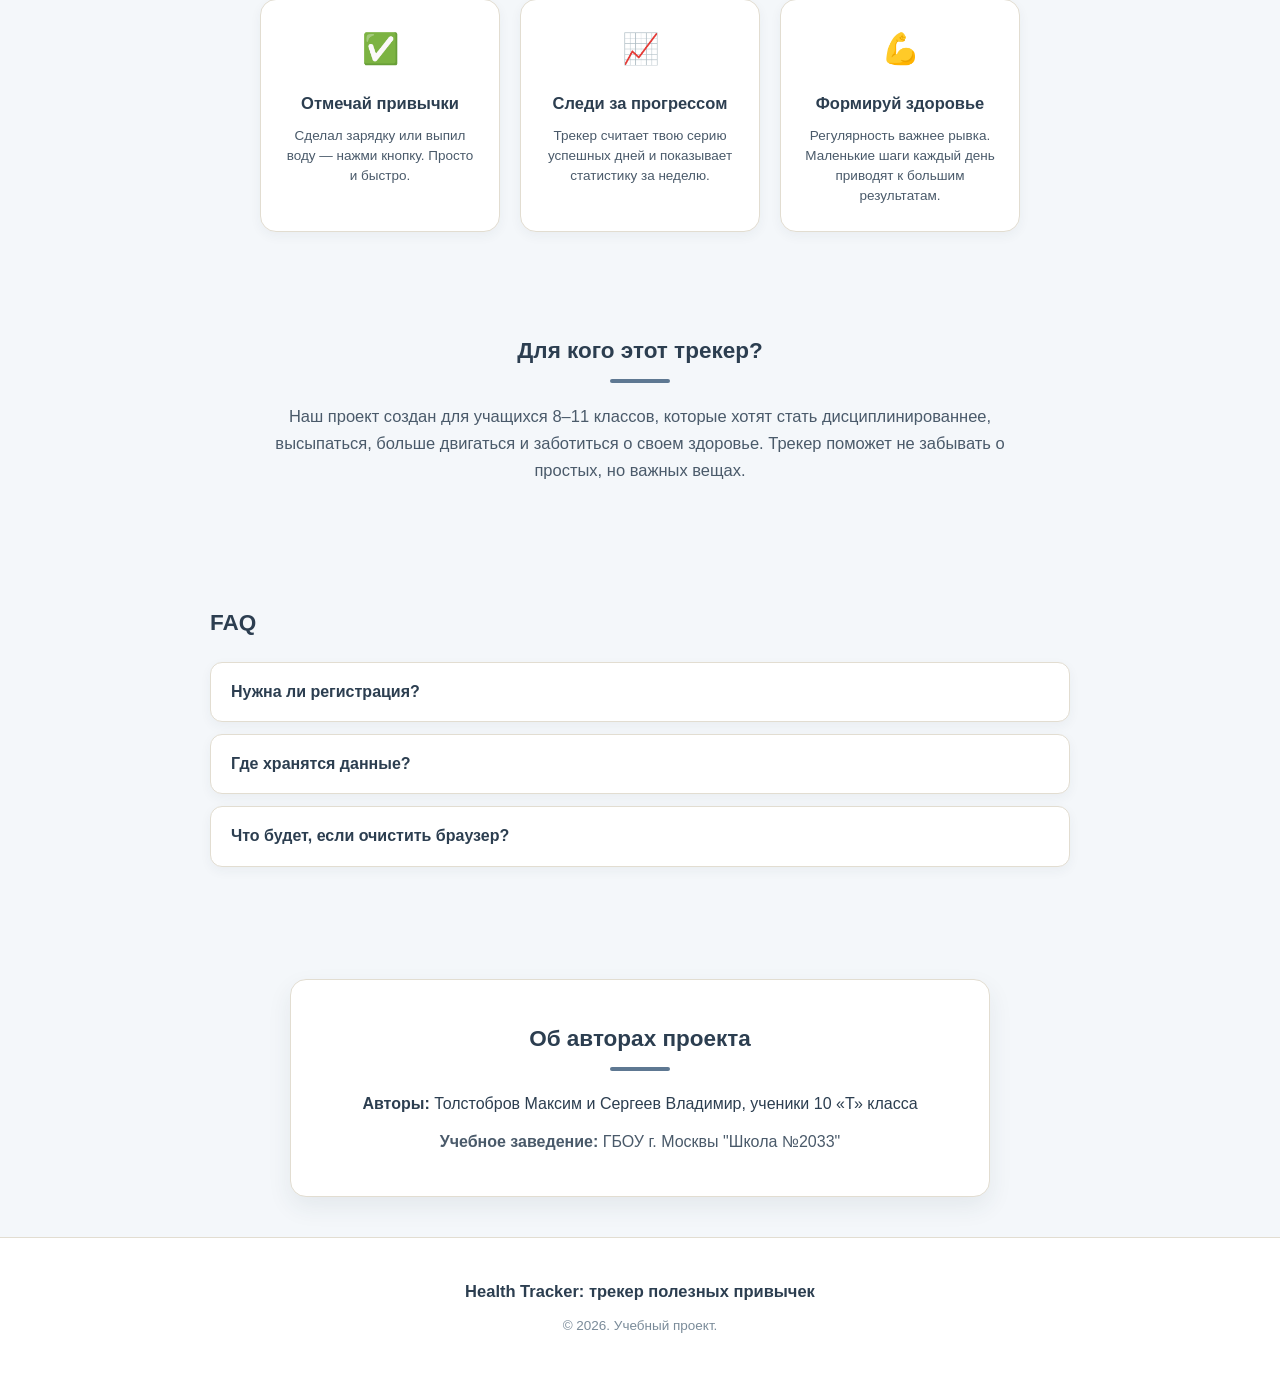
==== commit 2d4767e3: "Add files via upload" ====
--- a/index.html
+++ b/index.html
@@ -17,7 +17,6 @@
       <a href="#authors">Об авторах</a>
       <a href="#faq">FAQ</a>
     </nav>
-    <a href="app.html" class="btn btn-primary header-btn">Открыть трекер</a>
   </div>
 </header>
 <main class="landing">
--- a/style.css
+++ b/style.css
@@ -367,17 +367,17 @@
 
 /* Переключатель «Сегодня» */
 .toggle-btn {
-  align-self: flex-start;
-  padding: 10px 20px;
-  border: 1px solid #CBD5E1 !important;
-  border-radius: var(--radius);
-  background: #F1F5F9 !important;
-  color: #64748B !important;
-  box-shadow: none !important;
-  font-size: 0.95rem;
-  font-weight: 600;
-  cursor: pointer;
-  transition: all 0.2s ease;
+align-self: flex-start;
+padding: 10px 20px;
+border: 1px solid #CBD5E1;
+border-radius: var(--radius);
+background: #F1F5F9;
+color: #64748B;
+box-shadow: none;
+font-size: 0.95rem;
+font-weight: 600;
+cursor: pointer;
+transition: all 0.2s ease;
 }
 
 .toggle-btn:focus-visible {
@@ -397,9 +397,8 @@
 .toggle-btn[aria-pressed="true"] {
 background: var(--success) !important;
 color: #ffffff !important;
-border: none !important;
-box-shadow: 0 4px 10px rgba(142, 158, 131, 0.4) !important;
-font-weight: 600;
+border-color: var(--success) !important;
+font-weight: 700; /* Жирный текст */
 }
 
 /* Статистика и streak */
@@ -484,10 +483,13 @@
 
 /* Карточка в состоянии выполнено */
 .card-done {
+/* Делаем полную зеленую рамку */
 border: 2px solid var(--success) !important;
-background-color: #F4F7F4 !important;
-box-shadow: 0 8px 20px rgba(142, 158, 131, 0.25) !important;
-transform: translateY(-4px);
+/ Добавляем очень легкий зеленоватый фон, чтобы карточка выделялась */
+background-color: #F7FAF5 !important;
+/ Добавляем зеленую тень для объема */
+box-shadow: 0 4px 15px rgba(142, 158, 131, 0.2) !important;
+transform: translateY(-2px); / Слегка приподнимаем карточку */
 }
 
 .card-footer {
@@ -854,10 +856,17 @@
   .btn-primary {
     padding: 12px 24px !important;
     font-size: 1rem !important;
-    width: 100% !important;
     max-width: 300px;
     margin: 0 auto;
     display: block;
+  }
+}
+
+@media (max-width: 768px) {
+  .hero-section h1 {
+    white-space: normal !important;
+    font-size: 1.8rem !important;
+    line-height: 1.2 !important;
   }
 }
 
